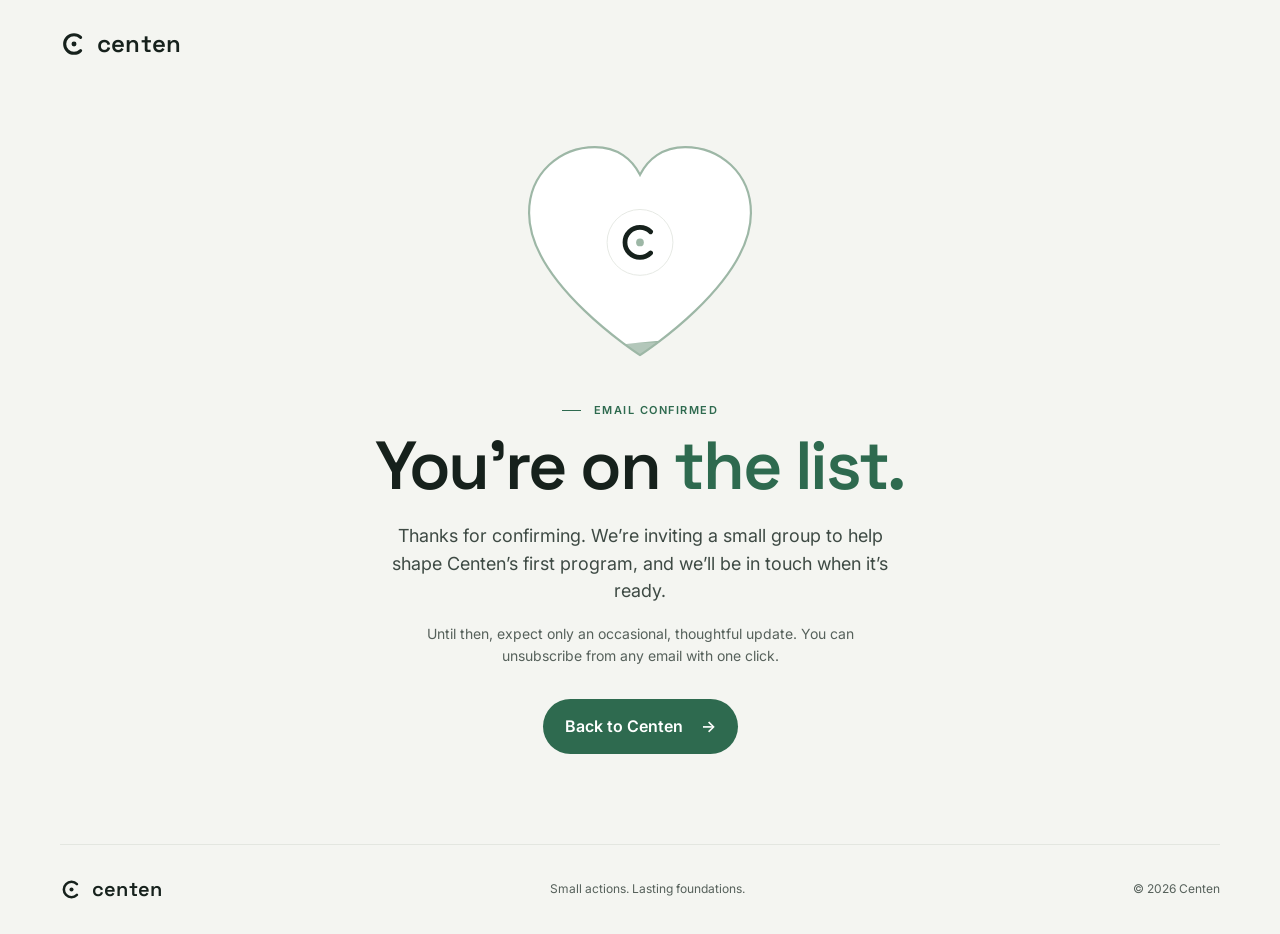
==== thanks/index.html @ 8a9d8174 "Connect Brevo waitlist form and add /thanks confirmation page Co-Authored-By: Claude Opus 5.5 <norep" ====
<!doctype html>
<html lang="en">
  <head>
    <meta charset="UTF-8" />
    <meta name="viewport" content="width=device-width, initial-scale=1.0" />
    <meta name="robots" content="noindex" />
    <meta name="theme-color" content="#16211C" />
    <title>You’re on the list — Centen</title>
    <link rel="icon" href="../assets/favicon.svg" type="image/svg+xml" />
    <link rel="icon" href="../assets/favicon-32.png" sizes="32x32" type="image/png" />
    <link rel="apple-touch-icon" href="../assets/apple-touch-icon.png" />
    <link rel="preconnect" href="https://fonts.googleapis.com" />
    <link rel="preconnect" href="https://fonts.gstatic.com" crossorigin />
    <link href="https://fonts.googleapis.com/css2?family=Inter:wght@400;500;600&family=Space+Grotesk:wght@500;600&display=swap" rel="stylesheet" />
    <link rel="stylesheet" href="../styles.css" />
  </head>
  <body class="thanks-page">
    <header class="site-header">
      <a class="brand" href="../" aria-label="Centen home">
        <svg class="brand-mark" aria-hidden="true" viewBox="0 0 120 120"><path d="M88.3 31.7 A40 40 0 1 0 88.3 88.3" fill="none" stroke="currentColor" stroke-width="13.2" stroke-linecap="round"/><circle cx="60" cy="60" r="10.6" fill="currentColor"/></svg>centen
      </a>
    </header>

    <main class="thanks section-shell">
      <!-- Day one (HerzStart.dc.html): level 1, Sage, just starting to fill. -->
      <svg class="heart thanks-heart" role="img" aria-label="A heart in Sage, just starting to fill" viewBox="0 0 300 280">
        <defs><clipPath id="thanks-heart-clip"><path d="M150 262 C150 262 22 180 22 98 C22 52 58 22 98 22 C124 22 141 36 150 54 C159 36 176 22 202 22 C242 22 278 52 278 98 C278 180 150 262 150 262 Z"/></clipPath></defs>
        <path d="M150 262 C150 262 22 180 22 98 C22 52 58 22 98 22 C124 22 141 36 150 54 C159 36 176 22 202 22 C242 22 278 52 278 98 C278 180 150 262 150 262 Z" fill="#FFFFFF"/>
        <g clip-path="url(#thanks-heart-clip)">
          <g class="h-wave"><path d="M-150 247.6 Q -112.5 242.6 -75 247.6 T 0 247.6 T 75 247.6 T 150 247.6 T 225 247.6 T 300 247.6 T 375 247.6 T 450 247.6 V 280 H -150 Z" fill="#9DB7A6"/></g>
          <rect x="0" y="247.6" width="300" height="14.4" fill="#FFFFFF" fill-opacity="0.22"/>
        </g>
        <path d="M150 262 C150 262 22 180 22 98 C22 52 58 22 98 22 C124 22 141 36 150 54 C159 36 176 22 202 22 C242 22 278 52 278 98 C278 180 150 262 150 262 Z" fill="none" stroke="#9DB7A6" stroke-width="2.5"/>
        <circle cx="150" cy="132" r="38" fill="#FFFFFF" stroke="#E3E6E0" stroke-width="1"/>
        <g transform="translate(124 106) scale(0.433)"><path d="M88.3 31.7 A40 40 0 1 0 88.3 88.3" fill="none" stroke="#16211C" stroke-width="12.65" stroke-linecap="round"/><circle cx="60" cy="60" r="10.3" fill="#9DB7A6"/></g>
      </svg>

      <p class="eyebrow"><span></span> Email confirmed</p>
      <h1>You’re on <em>the list.</em></h1>
      <p class="thanks-intro">Thanks for confirming. We’re inviting a small group to help shape Centen’s first program, and we’ll be in touch when it’s ready.</p>
      <p class="thanks-note">Until then, expect only an occasional, thoughtful update. You can unsubscribe from any email with one click.</p>
      <a class="button button-primary" href="../">Back to Centen <span aria-hidden="true">→</span></a>
    </main>

    <footer class="site-footer section-shell"><a class="brand" href="../"><svg class="brand-mark" aria-hidden="true" viewBox="0 0 120 120"><path d="M88.3 31.7 A40 40 0 1 0 88.3 88.3" fill="none" stroke="currentColor" stroke-width="13.2" stroke-linecap="round"/><circle cx="60" cy="60" r="10.6" fill="currentColor"/></svg>centen</a><p>Small actions. Lasting foundations.</p><span>© 2026 Centen</span></footer>
  </body>
</html>
---- styles.css ----
:root { --bg:#F4F5F1; --surface:#FFFFFF; --tint:#EAEDE6; --ink:#16211C; --muted:#56615B; --line:#E3E6E0; --outline:#C9D3CB; --accent:#2E6A4F; --accent-dark:#1F5139; --chip:#E3EFE7; --amber:#9A6417; --amber-bg:#FBF4E8; --amber-text:#6E4710; --strength-bg:#F6EAD6; --sage:#9DB7A6; --mint:#4FA383; --warm-white:#F2EBDD; --display:"Space Grotesk",system-ui,sans-serif; }
* { box-sizing:border-box; } html { scroll-behavior:smooth; } body { margin:0; color:var(--ink); background:var(--bg); font-family:Inter,system-ui,sans-serif; font-size:16px; line-height:1.55; overflow-x:hidden; } a { color:inherit; text-decoration:none; } button,input,select { font:inherit; } svg { display:block; } .section-shell,.site-header { width:min(1160px,calc(100% - 48px)); margin-inline:auto; }
.site-header { height:88px; display:flex; align-items:center; justify-content:space-between; } .brand { display:flex; align-items:center; gap:9px; font-family:var(--display); font-size:24px; font-weight:600; letter-spacing:.01em; } .brand-mark { width:28px; height:28px; color:var(--ink); } nav { display:flex; align-items:center; gap:30px; font-size:14px; font-weight:600; } nav a:not(.nav-cta) { color:var(--muted); } nav a:not(.nav-cta):hover { color:var(--ink); } .nav-cta { background:var(--ink); color:var(--bg); border-radius:999px; padding:10px 16px; }
.hero { padding:56px 0 84px; display:grid; grid-template-columns:1fr .9fr; gap:56px; align-items:center; } .eyebrow { margin:0 0 18px; color:var(--accent); font-size:11px; line-height:1; letter-spacing:1.5px; text-transform:uppercase; font-weight:600; } .eyebrow span { display:inline-block; width:19px; height:1px; margin:0 8px 3px 0; background:currentColor; } h1,h2,h3,p { margin-top:0; } h1,h2 { font-family:var(--display); font-weight:600; letter-spacing:-.035em; line-height:1; } h1 { font-size:clamp(44px,5.8vw,78px); margin:0 0 25px; } h1 em,h2 em { color:var(--accent); font-style:normal; } .hero-intro { max-width:510px; font-size:19px; line-height:1.55; color:#3E4A44; } .hero-actions { display:flex; align-items:center; gap:25px; margin-top:33px; } .button { border:0; border-radius:999px; cursor:pointer; display:inline-flex; align-items:center; justify-content:center; gap:18px; font-weight:600; padding:15px 22px; transition:transform .2s,background .2s; } .button:hover { transform:translateY(-2px); } .button-primary { color:#fff; background:var(--accent); } .button-primary:hover { background:var(--accent-dark); } .text-link { font-weight:600; font-size:14px; border-bottom:1px solid var(--ink); padding-bottom:3px; } .fine-print { color:var(--muted); font-size:13px; margin:25px 0 0; }

/* Phone mockup of the Today screen (Herz.dc.html) */
.hero-visual { position:relative; display:grid; place-items:center; padding:10px 0; } .ring-echo { position:absolute; width:520px; height:520px; border-radius:50%; border:1px solid rgba(22,33,28,.09); clip-path:polygon(0 0,62% 0,50% 50%,62% 100%,0 100%); } .ring-echo::after { content:""; position:absolute; inset:90px; border-radius:50%; border:1px solid rgba(22,33,28,.07); }
.phone { position:relative; z-index:1; margin:0; width:304px; padding:9px; border-radius:46px; background:var(--ink); box-shadow:0 30px 60px rgba(22,33,28,.22),0 4px 10px rgba(22,33,28,.12); } .phone-screen { position:relative; height:600px; overflow:hidden; border-radius:38px; background:var(--bg); padding:12px 18px 0; font-size:11px; line-height:1.35; } .phone-status { display:flex; justify-content:space-between; align-items:center; padding:0 8px; font-size:11px; font-weight:600; } .status-icons { display:flex; gap:3px; } .status-icons i { width:4px; height:4px; border-radius:50%; background:var(--ink); }
.app-head { display:flex; justify-content:space-between; align-items:flex-start; margin-top:18px; } .app-date { display:block; color:var(--muted); font-size:10px; letter-spacing:.02em; } .app-greeting { display:block; font-family:var(--display); font-size:19px; font-weight:600; letter-spacing:-.01em; } .token-btn { display:grid; place-items:center; width:32px; height:32px; border-radius:50%; border:1px solid #E0E4DD; background:#fff; color:var(--amber); } .token-btn svg { width:16px; height:16px; }
.heart { width:100%; height:auto; overflow:visible; } .phone .heart { width:232px; margin:2px auto 0; } .h-wave { animation:drift 7s linear infinite; } @keyframes drift { to { transform:translateX(-150px); } }
.heart-meta { display:flex; flex-direction:column; align-items:center; gap:1px; } .heart-meta strong { font-family:var(--display); font-size:13.5px; font-weight:600; } .heart-meta > span { color:var(--muted); font-size:10px; }
.level-path { display:flex; justify-content:space-between; align-items:center; padding:8px 1px 0; } .level-path span { width:9px; height:9px; border-radius:50%; flex:none; } .level-path span:last-child { width:12px; height:12px; } .level-path .earned { background:var(--c); } .level-path .current { background:var(--c); outline:1.5px solid var(--c); outline-offset:1.5px; } .level-path .upcoming { border:1.2px solid var(--c); opacity:.55; } .level-caption { display:flex; justify-content:space-between; margin-top:4px; color:var(--muted); font-size:8.5px; }
.today-head { display:flex; justify-content:space-between; align-items:baseline; margin:14px 0 7px; } .today-head strong { font-family:var(--display); font-size:14px; } .today-head button { border:0; background:none; padding:0; color:var(--accent-dark); font-size:10px; font-weight:500; cursor:pointer; } .today-head button:hover { text-decoration:underline; }
.app-card { display:flex; align-items:center; gap:9px; margin-bottom:7px; padding:10px; background:var(--surface); border:1px solid var(--line); border-radius:14px; } .app-card > div { flex:1; min-width:0; display:flex; flex-direction:column; gap:1px; } .app-card small { color:var(--muted); font-size:9px; } .app-card strong { font-size:11.5px; font-weight:600; } .tile { flex:none; display:grid; place-items:center; width:30px; height:30px; border-radius:9px; } .tile svg { width:15px; height:15px; } .tile-move { background:var(--chip); color:var(--accent); } .tile-strength { background:var(--strength-bg); color:var(--amber); } .tile-alcohol { background:#EBF0EC; color:#4E6B5A; } .tile-sleep { background:#E7EAF5; color:#4A5FA8; } .tile-heart { background:var(--chip); color:var(--accent); }
.chip { flex:none; display:inline-flex; align-items:center; gap:3px; padding:4px 8px; border-radius:999px; font-size:9px; font-weight:600; } .chip svg { width:10px; height:10px; } .chip-done { background:var(--chip); color:var(--accent-dark); } .chip-open { border:1px solid var(--outline); background:#fff; padding:6px 10px; } .chip-commit { background:var(--amber-bg); color:var(--amber-text); }
.app-nav { position:absolute; left:0; right:0; bottom:0; display:grid; grid-template-columns:repeat(4,1fr); padding:7px 8px 16px; background:#fff; border-top:1px solid var(--line); } .app-nav span { display:flex; flex-direction:column; align-items:center; gap:2px; color:var(--muted); font-size:8.5px; } .app-nav svg { width:17px; height:17px; } .app-nav .active { color:var(--accent-dark); font-weight:600; }
.floating-note { z-index:2; position:absolute; padding:9px 12px; border-radius:999px; background:#fff; border:1px solid var(--line); box-shadow:0 9px 22px rgba(22,33,28,.1); font-size:11px; font-weight:600; } .note-top { top:96px; right:0; } .note-bottom { left:0; bottom:110px; } .note-dot { display:inline-block; width:7px; height:7px; border-radius:50%; background:var(--accent); margin-right:5px; } .check { color:var(--accent); margin-right:4px; }

.belief { display:grid; grid-template-columns:26% 1fr; padding:42px 0 80px; border-top:1px solid var(--line); } .section-label { padding-top:12px; color:var(--muted); font-size:12px; text-transform:uppercase; letter-spacing:1.1px; font-weight:600; } .belief-copy { position:relative; max-width:760px; } .belief-copy p { margin:0; font-family:var(--display); font-weight:500; font-size:clamp(30px,3.8vw,50px); line-height:1.08; letter-spacing:-.03em; } .belief-copy em { color:var(--accent); font-style:normal; } .arrow-down { position:absolute; right:1px; bottom:-46px; color:var(--accent); font-size:29px; }

/* The heart */
.heart-section { display:grid; grid-template-columns:1fr 1fr; gap:80px; align-items:center; padding:90px clamp(25px,6vw,80px); background:var(--surface); border:1px solid var(--line); border-radius:28px; } .heart-stage { max-width:420px; width:100%; justify-self:center; } .heart-large.restart { animation:fadein .5s ease; } @keyframes fadein { from { opacity:.2; } }
.journey-title { margin:18px 0 0; text-align:center; font-family:var(--display); font-size:19px; } .level-path-large { padding-top:14px; } .level-path-large span { width:14px; height:14px; } .level-path-large span:last-child { width:18px; height:18px; } .level-path-large .current { outline-width:2px; outline-offset:2px; } .level-path-large .upcoming { border-width:1.5px; } .level-path span { transition:background .3s,opacity .3s; }
.journey-foot { display:flex; justify-content:space-between; align-items:center; gap:16px; margin-top:16px; color:var(--muted); font-size:12px; } .journey-toggle { flex:none; min-height:36px; padding:0 14px; border-radius:999px; border:1px solid var(--outline); background:#fff; color:var(--ink); font-size:13px; font-weight:600; cursor:pointer; }
.heart-copy h2 { font-size:clamp(42px,4.6vw,62px); margin-bottom:24px; } .heart-copy > p:not(.eyebrow) { color:#3E4A44; font-size:17px; max-width:470px; } .heart-facts { list-style:none; margin:26px 0; padding:0; } .heart-facts li { padding:14px 0 14px 26px; border-top:1px solid var(--line); color:var(--muted); font-size:15px; position:relative; } .heart-facts li::before { content:""; position:absolute; left:2px; top:21px; width:10px; height:10px; border-radius:50%; background:var(--accent); } .heart-facts li:nth-child(2)::before { background:linear-gradient(135deg,var(--sage),#E0B53A); } .heart-facts li:nth-child(3)::before { background:var(--chip); border:1px solid var(--accent); } .heart-facts strong { color:var(--ink); font-weight:600; } .heart-note { padding:14px 16px; border-radius:14px; background:var(--bg); color:var(--muted)!important; font-size:13px!important; }

.how { padding:98px 0 110px; } .section-heading h2,.today-copy h2,.waitlist h2,.principles h2 { font-size:clamp(42px,4.6vw,62px); margin-bottom:0; } .steps { display:grid; grid-template-columns:repeat(3,1fr); margin-top:62px; border-top:1px solid var(--line); } .step { min-height:270px; padding:31px 36px 20px 0; border-right:1px solid var(--line); } .step + .step { padding-left:36px; } .step:last-child { border:0; } .step-number { color:var(--muted); font-family:var(--display); font-size:12px; font-weight:500; } .step-icon { display:grid; place-items:center; width:44px; height:44px; margin:24px 0 19px; border-radius:13px; } .step-icon svg { width:22px; height:22px; } .step h3 { margin-bottom:10px; font-family:var(--display); font-size:23px; font-weight:600; letter-spacing:-.02em; } .step p { color:var(--muted); font-size:14px; max-width:290px; }
.today-section { padding:86px clamp(25px,6vw,80px); display:grid; grid-template-columns:1fr 1fr; gap:70px; background:var(--tint); border-radius:28px; } .today-copy > p:not(.eyebrow) { max-width:430px; color:var(--muted); } .today-copy h2 { margin-bottom:24px; } .domains { display:grid; grid-template-columns:1fr 1fr; align-content:center; gap:16px; } .domains > div { padding:20px 16px 18px; background:var(--surface); border:1px solid var(--line); border-radius:18px; border-top:3px solid var(--pillar); } .domain-icon { display:grid; place-items:center; width:38px; height:38px; border-radius:11px; margin-bottom:12px; } .domain-icon svg { width:19px; height:19px; } .domains strong,.domains small { display:block; } .domains strong { font-family:var(--display); font-size:18px; font-weight:600; } .domains small { color:var(--muted); font-size:12px; margin-top:3px; }
.principles { margin-top:110px; padding:100px 0 104px; background:var(--ink); color:var(--bg); } .light { color:var(--sage); } .principles h2 em { color:var(--sage); } .principle-grid { display:grid; grid-template-columns:repeat(4,1fr); gap:30px; margin-top:68px; } .principle-grid article { border-top:1px solid rgba(244,245,241,.22); padding-top:20px; } .principle-grid span { color:var(--warm-white); opacity:.7; font-family:var(--display); font-size:12px; } .principle-grid h3 { margin:24px 0 10px; font-family:var(--display); font-size:21px; font-weight:600; letter-spacing:-.01em; } .principle-grid p { color:#B9C4BD; font-size:14px; }
.waitlist { display:grid; grid-template-columns:1fr .84fr; gap:100px; padding:115px 0; } .waitlist h2 { margin-bottom:24px; } .waitlist-copy > p:not(.eyebrow) { max-width:470px; color:var(--muted); } .waitlist-note { color:var(--accent)!important; font-size:14px; } .signup-form { align-self:center; padding:31px; background:var(--surface); border:1px solid var(--line); border-radius:18px; } .signup-form label { display:block; margin:0 0 7px; color:#3E4A44; font-size:12px; font-weight:600; } .signup-form label span { color:var(--muted); font-weight:400; } .signup-form input,.signup-form select { width:100%; height:46px; margin:0 0 20px; padding:0 12px; border:1px solid var(--outline); border-radius:12px; background:#fff; color:var(--ink); } .signup-form input:focus,.signup-form select:focus { outline:2px solid var(--accent); outline-offset:1px; } .signup-form .button { width:100%; } .form-status { min-height:1.5em; margin:14px 0 0; color:var(--accent-dark); font-size:13px; font-weight:600; }
.site-footer { display:flex; align-items:center; justify-content:space-between; padding:29px 0; border-top:1px solid var(--line); color:var(--muted); font-size:12px; } .site-footer .brand { color:var(--ink); font-size:20px; } .site-footer .brand-mark { width:23px; height:23px; } .site-footer p { margin:0; }
.explainer { width:min(530px,calc(100% - 36px)); border:0; border-radius:22px; padding:42px; color:var(--ink); background:var(--surface); box-shadow:0 20px 70px rgba(0,0,0,.24); } .explainer::backdrop { background:rgba(22,33,28,.5); } .explainer h2 { font-size:32px; line-height:1.08; } .explainer p:not(.eyebrow) { color:var(--muted); } .close-dialog { position:absolute; top:13px; right:16px; border:0; background:transparent; cursor:pointer; color:var(--ink); font-size:30px; }
:focus-visible { outline:2px solid var(--accent); outline-offset:3px; }

@media (max-width:960px) { .hero,.heart-section { grid-template-columns:1fr; } .hero-visual { margin-top:10px; } .heart-section { gap:44px; } .heart-stage { max-width:380px; } }
@media (max-width:760px) { .section-shell,.site-header { width:min(100% - 32px,600px); } .site-header { height:72px; } nav a:not(.nav-cta) { display:none; } nav { gap:0; } .hero { gap:30px; padding:36px 0 56px; } .hero-actions { align-items:flex-start; flex-direction:column; gap:18px; } .ring-echo { width:380px; height:380px; } .floating-note { display:none; } .belief { display:block; padding:35px 0 67px; } .section-label { margin-bottom:20px; } .arrow-down { bottom:-38px; } .heart-section { padding:52px 20px; border-radius:22px; } .journey-foot { flex-direction:column; align-items:flex-start; } .how { padding:66px 0; } .steps { grid-template-columns:1fr; margin-top:40px; } .step,.step + .step { min-height:auto; padding:25px 0; border-right:0; border-bottom:1px solid var(--line); } .today-section { display:block; padding:56px 20px; border-radius:22px; } .domains { margin-top:33px; } .principles { margin-top:67px; padding:69px 0; } .principle-grid { grid-template-columns:1fr 1fr; gap:25px 18px; margin-top:45px; } .waitlist { grid-template-columns:1fr; gap:30px; padding:70px 0; } .signup-form { padding:22px; } .site-footer { align-items:flex-start; gap:15px; flex-direction:column; } }
@media (max-width:420px) { .domains { grid-template-columns:1fr; } .principle-grid { grid-template-columns:1fr; } }
@media (prefers-reduced-motion:reduce) { html { scroll-behavior:auto; } *,*::before,*::after { transition-duration:.01ms!important; animation-duration:.01ms!important; animation-iteration-count:1!important; } }
.honeypot { position:absolute; left:-9999px; width:1px; height:1px; opacity:0; } .form-privacy { margin:10px 0 0; color:var(--muted); font-size:12px; line-height:1.5; }
.thanks-page { min-height:100vh; display:flex; flex-direction:column; } .thanks { flex:1; display:flex; flex-direction:column; align-items:center; justify-content:center; text-align:center; padding:40px 0 90px; } .thanks-heart { width:min(260px,70vw); margin-bottom:34px; } .thanks h1 { font-size:clamp(42px,5.4vw,68px); margin-bottom:22px; } .thanks .eyebrow { margin-bottom:16px; } .thanks-intro { max-width:520px; font-size:18px; color:#3E4A44; } .thanks-note { max-width:480px; margin-bottom:32px; color:var(--muted); font-size:14px; }
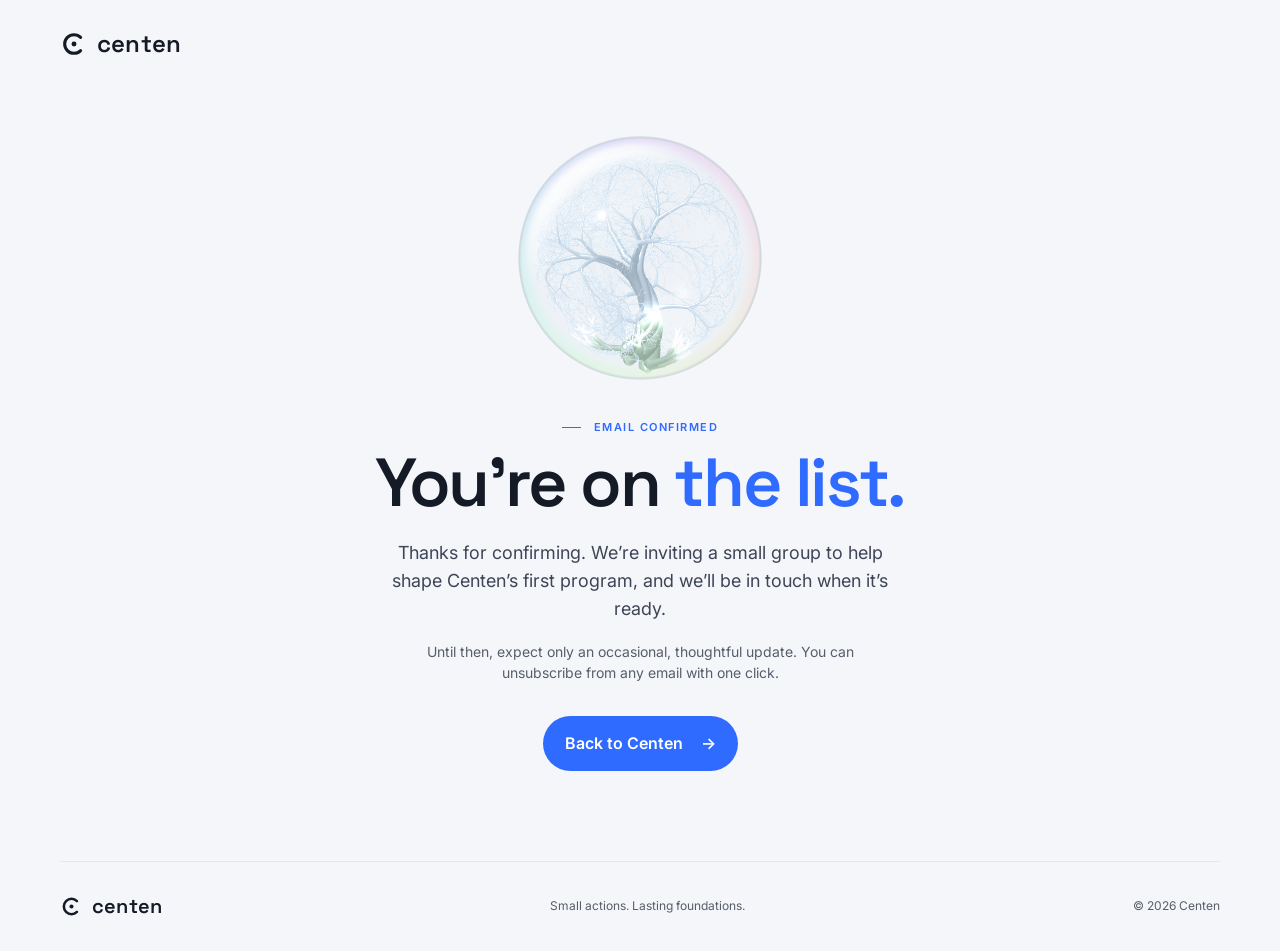
==== commit 5d672094: "Adjust for new tree sphere" ====
--- a/thanks/index.html
+++ b/thanks/index.html
@@ -4,7 +4,7 @@
     <meta charset="UTF-8" />
     <meta name="viewport" content="width=device-width, initial-scale=1.0" />
     <meta name="robots" content="noindex" />
-    <meta name="theme-color" content="#16211C" />
+    <meta name="theme-color" content="#141A26" />
     <title>You’re on the list — Centen</title>
     <link rel="icon" href="../assets/favicon.svg" type="image/svg+xml" />
     <link rel="icon" href="../assets/favicon-32.png" sizes="32x32" type="image/png" />
@@ -22,18 +22,8 @@
     </header>
 
     <main class="thanks section-shell">
-      <!-- Day one (HerzStart.dc.html): level 1, Sage, just starting to fill. -->
-      <svg class="heart thanks-heart" role="img" aria-label="A heart in Sage, just starting to fill" viewBox="0 0 300 280">
-        <defs><clipPath id="thanks-heart-clip"><path d="M150 262 C150 262 22 180 22 98 C22 52 58 22 98 22 C124 22 141 36 150 54 C159 36 176 22 202 22 C242 22 278 52 278 98 C278 180 150 262 150 262 Z"/></clipPath></defs>
-        <path d="M150 262 C150 262 22 180 22 98 C22 52 58 22 98 22 C124 22 141 36 150 54 C159 36 176 22 202 22 C242 22 278 52 278 98 C278 180 150 262 150 262 Z" fill="#FFFFFF"/>
-        <g clip-path="url(#thanks-heart-clip)">
-          <g class="h-wave"><path d="M-150 247.6 Q -112.5 242.6 -75 247.6 T 0 247.6 T 75 247.6 T 150 247.6 T 225 247.6 T 300 247.6 T 375 247.6 T 450 247.6 V 280 H -150 Z" fill="#9DB7A6"/></g>
-          <rect x="0" y="247.6" width="300" height="14.4" fill="#FFFFFF" fill-opacity="0.22"/>
-        </g>
-        <path d="M150 262 C150 262 22 180 22 98 C22 52 58 22 98 22 C124 22 141 36 150 54 C159 36 176 22 202 22 C242 22 278 52 278 98 C278 180 150 262 150 262 Z" fill="none" stroke="#9DB7A6" stroke-width="2.5"/>
-        <circle cx="150" cy="132" r="38" fill="#FFFFFF" stroke="#E3E6E0" stroke-width="1"/>
-        <g transform="translate(124 106) scale(0.433)"><path d="M88.3 31.7 A40 40 0 1 0 88.3 88.3" fill="none" stroke="#16211C" stroke-width="12.65" stroke-linecap="round"/><circle cx="60" cy="60" r="10.3" fill="#9DB7A6"/></g>
-      </svg>
+      <!-- Day one: level 1, Sage, just starting to flow up the trunk. -->
+      <canvas class="tree thanks-heart" data-tree="thanks" role="img" aria-label="A tree in a glass sphere, Sage just starting to flow up from the roots"></canvas>
 
       <p class="eyebrow"><span></span> Email confirmed</p>
       <h1>You’re on <em>the list.</em></h1>
@@ -43,5 +33,10 @@
     </main>
 
     <footer class="site-footer section-shell"><a class="brand" href="../"><svg class="brand-mark" aria-hidden="true" viewBox="0 0 120 120"><path d="M88.3 31.7 A40 40 0 1 0 88.3 88.3" fill="none" stroke="currentColor" stroke-width="13.2" stroke-linecap="round"/><circle cx="60" cy="60" r="10.6" fill="currentColor"/></svg>centen</a><p>Small actions. Lasting foundations.</p><span>© 2026 Centen</span></footer>
+    <script src="../tree-sphere.js"></script>
+    <script>
+      try { new TreeSphere(document.querySelector('[data-tree="thanks"]'), { palette: ['#9DB7A6'], stage: 1, progress: 0.18 }); }
+      catch { document.querySelector('[data-tree="thanks"]').classList.add('tree-fallback'); }
+    </script>
   </body>
 </html>
--- a/styles.css
+++ b/styles.css
@@ -1,40 +1,56 @@
-:root { --bg:#F4F5F1; --surface:#FFFFFF; --tint:#EAEDE6; --ink:#16211C; --muted:#56615B; --line:#E3E6E0; --outline:#C9D3CB; --accent:#2E6A4F; --accent-dark:#1F5139; --chip:#E3EFE7; --amber:#9A6417; --amber-bg:#FBF4E8; --amber-text:#6E4710; --strength-bg:#F6EAD6; --sage:#9DB7A6; --mint:#4FA383; --warm-white:#F2EBDD; --display:"Space Grotesk",system-ui,sans-serif; }
+:root { --bg:#F4F6FA; --surface:#FFFFFF; --tint:#E9ECF3; --ink:#141A26; --muted:#575E6B; --line:#E2E6EE; --outline:#C8D0DC; --accent:#2F6BFF; --accent-dark:#2453D6; --chip:#E4ECFF; --amber:#9A6417; --amber-bg:#FBF4E8; --amber-text:#6E4710; --strength-bg:#F6EAD6; --sage:#9DB7A6; --mint:#4FA383; --warm-white:#F2EBDD; --accent-light:#8FB0FF; --display:"Space Grotesk",system-ui,sans-serif; }
 * { box-sizing:border-box; } html { scroll-behavior:smooth; } body { margin:0; color:var(--ink); background:var(--bg); font-family:Inter,system-ui,sans-serif; font-size:16px; line-height:1.55; overflow-x:hidden; } a { color:inherit; text-decoration:none; } button,input,select { font:inherit; } svg { display:block; } .section-shell,.site-header { width:min(1160px,calc(100% - 48px)); margin-inline:auto; }
 .site-header { height:88px; display:flex; align-items:center; justify-content:space-between; } .brand { display:flex; align-items:center; gap:9px; font-family:var(--display); font-size:24px; font-weight:600; letter-spacing:.01em; } .brand-mark { width:28px; height:28px; color:var(--ink); } nav { display:flex; align-items:center; gap:30px; font-size:14px; font-weight:600; } nav a:not(.nav-cta) { color:var(--muted); } nav a:not(.nav-cta):hover { color:var(--ink); } .nav-cta { background:var(--ink); color:var(--bg); border-radius:999px; padding:10px 16px; }
-.hero { padding:56px 0 84px; display:grid; grid-template-columns:1fr .9fr; gap:56px; align-items:center; } .eyebrow { margin:0 0 18px; color:var(--accent); font-size:11px; line-height:1; letter-spacing:1.5px; text-transform:uppercase; font-weight:600; } .eyebrow span { display:inline-block; width:19px; height:1px; margin:0 8px 3px 0; background:currentColor; } h1,h2,h3,p { margin-top:0; } h1,h2 { font-family:var(--display); font-weight:600; letter-spacing:-.035em; line-height:1; } h1 { font-size:clamp(44px,5.8vw,78px); margin:0 0 25px; } h1 em,h2 em { color:var(--accent); font-style:normal; } .hero-intro { max-width:510px; font-size:19px; line-height:1.55; color:#3E4A44; } .hero-actions { display:flex; align-items:center; gap:25px; margin-top:33px; } .button { border:0; border-radius:999px; cursor:pointer; display:inline-flex; align-items:center; justify-content:center; gap:18px; font-weight:600; padding:15px 22px; transition:transform .2s,background .2s; } .button:hover { transform:translateY(-2px); } .button-primary { color:#fff; background:var(--accent); } .button-primary:hover { background:var(--accent-dark); } .text-link { font-weight:600; font-size:14px; border-bottom:1px solid var(--ink); padding-bottom:3px; } .fine-print { color:var(--muted); font-size:13px; margin:25px 0 0; }
+.hero { padding:56px 0 84px; display:grid; grid-template-columns:1fr .9fr; gap:56px; align-items:center; } .eyebrow { margin:0 0 18px; color:var(--accent); font-size:11px; line-height:1; letter-spacing:1.5px; text-transform:uppercase; font-weight:600; } .eyebrow span { display:inline-block; width:19px; height:1px; margin:0 8px 3px 0; background:currentColor; } h1,h2,h3,p { margin-top:0; } h1,h2 { font-family:var(--display); font-weight:600; letter-spacing:-.035em; line-height:1; } h1 { font-size:clamp(44px,5.8vw,78px); margin:0 0 25px; } h1 em,h2 em { color:var(--accent); font-style:normal; } .hero-intro { max-width:510px; font-size:19px; line-height:1.55; color:#3E4556; } .hero-actions { display:flex; align-items:center; gap:25px; margin-top:33px; } .button { border:0; border-radius:999px; cursor:pointer; display:inline-flex; align-items:center; justify-content:center; gap:18px; font-weight:600; padding:15px 22px; transition:transform .2s,background .2s; } .button:hover { transform:translateY(-2px); } .button-primary { color:#fff; background:var(--accent); } .button-primary:hover { background:var(--accent-dark); } .text-link { font-weight:600; font-size:14px; border-bottom:1px solid var(--ink); padding-bottom:3px; } .fine-print { color:var(--muted); font-size:13px; margin:25px 0 0; }
 
 /* Phone mockup of the Today screen (Herz.dc.html) */
-.hero-visual { position:relative; display:grid; place-items:center; padding:10px 0; } .ring-echo { position:absolute; width:520px; height:520px; border-radius:50%; border:1px solid rgba(22,33,28,.09); clip-path:polygon(0 0,62% 0,50% 50%,62% 100%,0 100%); } .ring-echo::after { content:""; position:absolute; inset:90px; border-radius:50%; border:1px solid rgba(22,33,28,.07); }
-.phone { position:relative; z-index:1; margin:0; width:304px; padding:9px; border-radius:46px; background:var(--ink); box-shadow:0 30px 60px rgba(22,33,28,.22),0 4px 10px rgba(22,33,28,.12); } .phone-screen { position:relative; height:600px; overflow:hidden; border-radius:38px; background:var(--bg); padding:12px 18px 0; font-size:11px; line-height:1.35; } .phone-status { display:flex; justify-content:space-between; align-items:center; padding:0 8px; font-size:11px; font-weight:600; } .status-icons { display:flex; gap:3px; } .status-icons i { width:4px; height:4px; border-radius:50%; background:var(--ink); }
-.app-head { display:flex; justify-content:space-between; align-items:flex-start; margin-top:18px; } .app-date { display:block; color:var(--muted); font-size:10px; letter-spacing:.02em; } .app-greeting { display:block; font-family:var(--display); font-size:19px; font-weight:600; letter-spacing:-.01em; } .token-btn { display:grid; place-items:center; width:32px; height:32px; border-radius:50%; border:1px solid #E0E4DD; background:#fff; color:var(--amber); } .token-btn svg { width:16px; height:16px; }
-.heart { width:100%; height:auto; overflow:visible; } .phone .heart { width:232px; margin:2px auto 0; } .h-wave { animation:drift 7s linear infinite; } @keyframes drift { to { transform:translateX(-150px); } }
+.hero-visual { position:relative; display:grid; place-items:center; padding:10px 0; } .ring-echo { position:absolute; width:520px; height:520px; border-radius:50%; border:1px solid rgba(20,26,38,.09); clip-path:polygon(0 0,62% 0,50% 50%,62% 100%,0 100%); } .ring-echo::after { content:""; position:absolute; inset:90px; border-radius:50%; border:1px solid rgba(20,26,38,.07); }
+.phone { position:relative; z-index:1; margin:0; width:304px; padding:9px; border-radius:46px; background:var(--ink); box-shadow:0 30px 60px rgba(20,26,38,.22),0 4px 10px rgba(20,26,38,.12); } .phone-screen { position:relative; height:600px; overflow:hidden; border-radius:38px; background:var(--bg); padding:12px 18px 0; font-size:11px; line-height:1.35; } .phone-status { display:flex; justify-content:space-between; align-items:center; padding:0 8px; font-size:11px; font-weight:600; } .status-icons { display:flex; gap:3px; } .status-icons i { width:4px; height:4px; border-radius:50%; background:var(--ink); }
+.app-head { display:flex; justify-content:space-between; align-items:flex-start; margin-top:18px; } .app-date { display:block; color:var(--muted); font-size:10px; letter-spacing:.02em; } .app-greeting { display:block; font-family:var(--display); font-size:19px; font-weight:600; letter-spacing:-.01em; } .token-btn { display:grid; place-items:center; width:32px; height:32px; border-radius:50%; border:1px solid #DFE3EB; background:#fff; color:var(--amber); } .token-btn svg { width:16px; height:16px; }
+.tree { display:block; width:100%; aspect-ratio:1; cursor:grab; } .tree:active { cursor:grabbing; } .phone .tree { width:214px; margin:4px auto 2px; } .tree-fallback { border-radius:50%; background:radial-gradient(circle at 38% 32%,#fff 0 8%,transparent 30%),radial-gradient(circle,rgba(47,111,168,.10) 55%,rgba(47,111,168,.28) 100%); box-shadow:inset 0 0 0 1.5px rgba(120,140,170,.45); }
 .heart-meta { display:flex; flex-direction:column; align-items:center; gap:1px; } .heart-meta strong { font-family:var(--display); font-size:13.5px; font-weight:600; } .heart-meta > span { color:var(--muted); font-size:10px; }
 .level-path { display:flex; justify-content:space-between; align-items:center; padding:8px 1px 0; } .level-path span { width:9px; height:9px; border-radius:50%; flex:none; } .level-path span:last-child { width:12px; height:12px; } .level-path .earned { background:var(--c); } .level-path .current { background:var(--c); outline:1.5px solid var(--c); outline-offset:1.5px; } .level-path .upcoming { border:1.2px solid var(--c); opacity:.55; } .level-caption { display:flex; justify-content:space-between; margin-top:4px; color:var(--muted); font-size:8.5px; }
 .today-head { display:flex; justify-content:space-between; align-items:baseline; margin:14px 0 7px; } .today-head strong { font-family:var(--display); font-size:14px; } .today-head button { border:0; background:none; padding:0; color:var(--accent-dark); font-size:10px; font-weight:500; cursor:pointer; } .today-head button:hover { text-decoration:underline; }
-.app-card { display:flex; align-items:center; gap:9px; margin-bottom:7px; padding:10px; background:var(--surface); border:1px solid var(--line); border-radius:14px; } .app-card > div { flex:1; min-width:0; display:flex; flex-direction:column; gap:1px; } .app-card small { color:var(--muted); font-size:9px; } .app-card strong { font-size:11.5px; font-weight:600; } .tile { flex:none; display:grid; place-items:center; width:30px; height:30px; border-radius:9px; } .tile svg { width:15px; height:15px; } .tile-move { background:var(--chip); color:var(--accent); } .tile-strength { background:var(--strength-bg); color:var(--amber); } .tile-alcohol { background:#EBF0EC; color:#4E6B5A; } .tile-sleep { background:#E7EAF5; color:#4A5FA8; } .tile-heart { background:var(--chip); color:var(--accent); }
+.app-card { display:flex; align-items:center; gap:9px; margin-bottom:7px; padding:10px; background:var(--surface); border:1px solid var(--line); border-radius:14px; } .app-card > div { flex:1; min-width:0; display:flex; flex-direction:column; gap:1px; } .app-card small { color:var(--muted); font-size:9px; } .app-card strong { font-size:11.5px; font-weight:600; } .tile { flex:none; display:grid; place-items:center; width:30px; height:30px; border-radius:9px; } .tile svg { width:15px; height:15px; } .tile-move { background:var(--chip); color:var(--accent); } .tile-strength { background:var(--strength-bg); color:var(--amber); } .tile-alcohol { background:#EBEEF4; color:#4E5A6E; } .tile-sleep { background:#E7EAF5; color:#4A5FA8; } .tile-heart { background:var(--chip); color:var(--accent); }
 .chip { flex:none; display:inline-flex; align-items:center; gap:3px; padding:4px 8px; border-radius:999px; font-size:9px; font-weight:600; } .chip svg { width:10px; height:10px; } .chip-done { background:var(--chip); color:var(--accent-dark); } .chip-open { border:1px solid var(--outline); background:#fff; padding:6px 10px; } .chip-commit { background:var(--amber-bg); color:var(--amber-text); }
 .app-nav { position:absolute; left:0; right:0; bottom:0; display:grid; grid-template-columns:repeat(4,1fr); padding:7px 8px 16px; background:#fff; border-top:1px solid var(--line); } .app-nav span { display:flex; flex-direction:column; align-items:center; gap:2px; color:var(--muted); font-size:8.5px; } .app-nav svg { width:17px; height:17px; } .app-nav .active { color:var(--accent-dark); font-weight:600; }
-.floating-note { z-index:2; position:absolute; padding:9px 12px; border-radius:999px; background:#fff; border:1px solid var(--line); box-shadow:0 9px 22px rgba(22,33,28,.1); font-size:11px; font-weight:600; } .note-top { top:96px; right:0; } .note-bottom { left:0; bottom:110px; } .note-dot { display:inline-block; width:7px; height:7px; border-radius:50%; background:var(--accent); margin-right:5px; } .check { color:var(--accent); margin-right:4px; }
+.floating-note { z-index:2; position:absolute; padding:9px 12px; border-radius:999px; background:#fff; border:1px solid var(--line); box-shadow:0 9px 22px rgba(20,26,38,.1); font-size:11px; font-weight:600; } .note-top { top:96px; right:0; } .note-bottom { left:0; bottom:110px; } .note-dot { display:inline-block; width:7px; height:7px; border-radius:50%; background:var(--accent); margin-right:5px; } .check { color:var(--accent); margin-right:4px; }
 
 .belief { display:grid; grid-template-columns:26% 1fr; padding:42px 0 80px; border-top:1px solid var(--line); } .section-label { padding-top:12px; color:var(--muted); font-size:12px; text-transform:uppercase; letter-spacing:1.1px; font-weight:600; } .belief-copy { position:relative; max-width:760px; } .belief-copy p { margin:0; font-family:var(--display); font-weight:500; font-size:clamp(30px,3.8vw,50px); line-height:1.08; letter-spacing:-.03em; } .belief-copy em { color:var(--accent); font-style:normal; } .arrow-down { position:absolute; right:1px; bottom:-46px; color:var(--accent); font-size:29px; }
 
-/* The heart */
-.heart-section { display:grid; grid-template-columns:1fr 1fr; gap:80px; align-items:center; padding:90px clamp(25px,6vw,80px); background:var(--surface); border:1px solid var(--line); border-radius:28px; } .heart-stage { max-width:420px; width:100%; justify-self:center; } .heart-large.restart { animation:fadein .5s ease; } @keyframes fadein { from { opacity:.2; } }
+/* The tree */
+.heart-section { display:grid; grid-template-columns:1fr 1fr; gap:80px; align-items:center; padding:90px clamp(25px,6vw,80px); background:var(--surface); border:1px solid var(--line); border-radius:28px; } .heart-stage { max-width:420px; width:100%; justify-self:center; } .tree-large.restart { animation:fadein .5s ease; } @keyframes fadein { from { opacity:.2; } }
 .journey-title { margin:18px 0 0; text-align:center; font-family:var(--display); font-size:19px; } .level-path-large { padding-top:14px; } .level-path-large span { width:14px; height:14px; } .level-path-large span:last-child { width:18px; height:18px; } .level-path-large .current { outline-width:2px; outline-offset:2px; } .level-path-large .upcoming { border-width:1.5px; } .level-path span { transition:background .3s,opacity .3s; }
 .journey-foot { display:flex; justify-content:space-between; align-items:center; gap:16px; margin-top:16px; color:var(--muted); font-size:12px; } .journey-toggle { flex:none; min-height:36px; padding:0 14px; border-radius:999px; border:1px solid var(--outline); background:#fff; color:var(--ink); font-size:13px; font-weight:600; cursor:pointer; }
-.heart-copy h2 { font-size:clamp(42px,4.6vw,62px); margin-bottom:24px; } .heart-copy > p:not(.eyebrow) { color:#3E4A44; font-size:17px; max-width:470px; } .heart-facts { list-style:none; margin:26px 0; padding:0; } .heart-facts li { padding:14px 0 14px 26px; border-top:1px solid var(--line); color:var(--muted); font-size:15px; position:relative; } .heart-facts li::before { content:""; position:absolute; left:2px; top:21px; width:10px; height:10px; border-radius:50%; background:var(--accent); } .heart-facts li:nth-child(2)::before { background:linear-gradient(135deg,var(--sage),#E0B53A); } .heart-facts li:nth-child(3)::before { background:var(--chip); border:1px solid var(--accent); } .heart-facts strong { color:var(--ink); font-weight:600; } .heart-note { padding:14px 16px; border-radius:14px; background:var(--bg); color:var(--muted)!important; font-size:13px!important; }
+.heart-copy h2 { font-size:clamp(42px,4.6vw,62px); margin-bottom:24px; } .heart-copy > p:not(.eyebrow) { color:#3E4556; font-size:17px; max-width:470px; } .heart-facts { list-style:none; margin:26px 0; padding:0; } .heart-facts li { padding:14px 0 14px 26px; border-top:1px solid var(--line); color:var(--muted); font-size:15px; position:relative; } .heart-facts li::before { content:""; position:absolute; left:2px; top:21px; width:10px; height:10px; border-radius:50%; background:var(--accent); } .heart-facts li:nth-child(2)::before { background:linear-gradient(135deg,var(--sage),#E0B53A); } .heart-facts li:nth-child(3)::before { background:var(--chip); border:1px solid var(--accent); } .heart-facts strong { color:var(--ink); font-weight:600; } .heart-note { padding:14px 16px; border-radius:14px; background:var(--bg); color:var(--muted)!important; font-size:13px!important; }
 
 .how { padding:98px 0 110px; } .section-heading h2,.today-copy h2,.waitlist h2,.principles h2 { font-size:clamp(42px,4.6vw,62px); margin-bottom:0; } .steps { display:grid; grid-template-columns:repeat(3,1fr); margin-top:62px; border-top:1px solid var(--line); } .step { min-height:270px; padding:31px 36px 20px 0; border-right:1px solid var(--line); } .step + .step { padding-left:36px; } .step:last-child { border:0; } .step-number { color:var(--muted); font-family:var(--display); font-size:12px; font-weight:500; } .step-icon { display:grid; place-items:center; width:44px; height:44px; margin:24px 0 19px; border-radius:13px; } .step-icon svg { width:22px; height:22px; } .step h3 { margin-bottom:10px; font-family:var(--display); font-size:23px; font-weight:600; letter-spacing:-.02em; } .step p { color:var(--muted); font-size:14px; max-width:290px; }
 .today-section { padding:86px clamp(25px,6vw,80px); display:grid; grid-template-columns:1fr 1fr; gap:70px; background:var(--tint); border-radius:28px; } .today-copy > p:not(.eyebrow) { max-width:430px; color:var(--muted); } .today-copy h2 { margin-bottom:24px; } .domains { display:grid; grid-template-columns:1fr 1fr; align-content:center; gap:16px; } .domains > div { padding:20px 16px 18px; background:var(--surface); border:1px solid var(--line); border-radius:18px; border-top:3px solid var(--pillar); } .domain-icon { display:grid; place-items:center; width:38px; height:38px; border-radius:11px; margin-bottom:12px; } .domain-icon svg { width:19px; height:19px; } .domains strong,.domains small { display:block; } .domains strong { font-family:var(--display); font-size:18px; font-weight:600; } .domains small { color:var(--muted); font-size:12px; margin-top:3px; }
-.principles { margin-top:110px; padding:100px 0 104px; background:var(--ink); color:var(--bg); } .light { color:var(--sage); } .principles h2 em { color:var(--sage); } .principle-grid { display:grid; grid-template-columns:repeat(4,1fr); gap:30px; margin-top:68px; } .principle-grid article { border-top:1px solid rgba(244,245,241,.22); padding-top:20px; } .principle-grid span { color:var(--warm-white); opacity:.7; font-family:var(--display); font-size:12px; } .principle-grid h3 { margin:24px 0 10px; font-family:var(--display); font-size:21px; font-weight:600; letter-spacing:-.01em; } .principle-grid p { color:#B9C4BD; font-size:14px; }
-.waitlist { display:grid; grid-template-columns:1fr .84fr; gap:100px; padding:115px 0; } .waitlist h2 { margin-bottom:24px; } .waitlist-copy > p:not(.eyebrow) { max-width:470px; color:var(--muted); } .waitlist-note { color:var(--accent)!important; font-size:14px; } .signup-form { align-self:center; padding:31px; background:var(--surface); border:1px solid var(--line); border-radius:18px; } .signup-form label { display:block; margin:0 0 7px; color:#3E4A44; font-size:12px; font-weight:600; } .signup-form label span { color:var(--muted); font-weight:400; } .signup-form input,.signup-form select { width:100%; height:46px; margin:0 0 20px; padding:0 12px; border:1px solid var(--outline); border-radius:12px; background:#fff; color:var(--ink); } .signup-form input:focus,.signup-form select:focus { outline:2px solid var(--accent); outline-offset:1px; } .signup-form .button { width:100%; } .form-status { min-height:1.5em; margin:14px 0 0; color:var(--accent-dark); font-size:13px; font-weight:600; }
+.principles { margin-top:110px; padding:100px 0 104px; background:var(--ink); color:var(--bg); } .light { color:var(--accent-light); } .principles h2 em { color:var(--accent-light); } .principle-grid { display:grid; grid-template-columns:repeat(4,1fr); gap:30px; margin-top:68px; } .principle-grid article { border-top:1px solid rgba(244,246,250,.22); padding-top:20px; } .principle-grid span { color:var(--warm-white); opacity:.7; font-family:var(--display); font-size:12px; } .principle-grid h3 { margin:24px 0 10px; font-family:var(--display); font-size:21px; font-weight:600; letter-spacing:-.01em; } .principle-grid p { color:#B9C0CC; font-size:14px; }
+.waitlist { display:grid; grid-template-columns:1fr .84fr; gap:100px; padding:115px 0; } .waitlist h2 { margin-bottom:24px; } .waitlist-copy > p:not(.eyebrow) { max-width:470px; color:var(--muted); } .waitlist-note { color:var(--accent)!important; font-size:14px; } .signup-form { align-self:center; padding:31px; background:var(--surface); border:1px solid var(--line); border-radius:18px; } .signup-form label { display:block; margin:0 0 7px; color:#3E4556; font-size:12px; font-weight:600; } .signup-form label span { color:var(--muted); font-weight:400; } .signup-form input,.signup-form select { width:100%; height:46px; margin:0 0 20px; padding:0 12px; border:1px solid var(--outline); border-radius:12px; background:#fff; color:var(--ink); } .signup-form input:focus,.signup-form select:focus { outline:2px solid var(--accent); outline-offset:1px; } .signup-form .button { width:100%; } .form-status { min-height:1.5em; margin:14px 0 0; color:var(--accent-dark); font-size:13px; font-weight:600; }
 .site-footer { display:flex; align-items:center; justify-content:space-between; padding:29px 0; border-top:1px solid var(--line); color:var(--muted); font-size:12px; } .site-footer .brand { color:var(--ink); font-size:20px; } .site-footer .brand-mark { width:23px; height:23px; } .site-footer p { margin:0; }
-.explainer { width:min(530px,calc(100% - 36px)); border:0; border-radius:22px; padding:42px; color:var(--ink); background:var(--surface); box-shadow:0 20px 70px rgba(0,0,0,.24); } .explainer::backdrop { background:rgba(22,33,28,.5); } .explainer h2 { font-size:32px; line-height:1.08; } .explainer p:not(.eyebrow) { color:var(--muted); } .close-dialog { position:absolute; top:13px; right:16px; border:0; background:transparent; cursor:pointer; color:var(--ink); font-size:30px; }
+.explainer { width:min(530px,calc(100% - 36px)); border:0; border-radius:22px; padding:42px; color:var(--ink); background:var(--surface); box-shadow:0 20px 70px rgba(0,0,0,.24); } .explainer::backdrop { background:rgba(20,26,38,.5); } .explainer h2 { font-size:32px; line-height:1.08; } .explainer p:not(.eyebrow) { color:var(--muted); } .close-dialog { position:absolute; top:13px; right:16px; border:0; background:transparent; cursor:pointer; color:var(--ink); font-size:30px; }
 :focus-visible { outline:2px solid var(--accent); outline-offset:3px; }
 
+/* The token (armband design, Entwurf 04) */
+.token-section { display:grid; grid-template-columns:1fr .95fr; gap:72px; align-items:center; padding:110px 0 0; } .token-copy h2 { font-size:clamp(42px,4.6vw,62px); margin-bottom:24px; } .token-intro { max-width:470px; color:#3E4556; font-size:17px; }
+.token-reasons { list-style:none; margin:30px 0 22px; padding:0; } .token-reasons li { display:grid; grid-template-columns:38px 1fr; gap:6px; padding:18px 0; border-top:1px solid var(--line); } .token-reasons li > span { color:var(--amber); font-family:var(--display); font-size:12px; font-weight:500; padding-top:5px; } .token-reasons h3 { margin:0 0 6px; font-family:var(--display); font-size:20px; font-weight:600; letter-spacing:-.015em; } .token-reasons p { margin:0; max-width:470px; color:var(--muted); font-size:14.5px; }
+.token-note { display:inline-block; margin:0; padding:12px 16px; border-radius:14px; background:var(--amber-bg); color:var(--amber-text); font-size:13px; font-weight:500; }
+.token-stage { --band:#24282A; --dot:#2F6BFF; position:relative; display:flex; flex-direction:column; align-items:center; padding:34px 24px 26px; border-radius:28px; border:1px solid #E6DFD0; background:radial-gradient(circle at 50% 42%,#FFFDF8 0,#F4EEE2 58%,#ECE4D4 100%); overflow:hidden; }
+.token-press { display:block; width:min(340px,100%); margin-top:-30px; padding:0; border:0; background:none; cursor:pointer; border-radius:24px; -webkit-tap-highlight-color:transparent; } .token-art { width:100%; height:auto; overflow:visible; }
+.tk-band { fill:var(--band); transition:fill .45s ease; } .tk-body { transform-box:fill-box; transform-origin:center; transition:transform .18s ease; }
+.tk-arc { stroke:#DDD4C2; transition:stroke .6s ease; } .tk-dot { fill:#DDD4C2; transition:fill .6s ease; } .tk-dot-glow { fill:var(--dot); } .tk-glow { opacity:0; transition:opacity .8s ease; }
+.token-stage[data-state="plan"] .tk-arc,.token-stage[data-state="done"] .tk-arc { stroke:#F2EBDD; } .token-stage[data-state="plan"] .tk-dot,.token-stage[data-state="done"] .tk-dot { fill:var(--dot); }
+.token-stage[data-state="plan"] .tk-glow { animation:breathe 3.2s ease-in-out infinite; } .token-stage[data-state="done"] .tk-glow { opacity:1; transition-duration:.15s; } .token-stage.pressing .tk-body { transform:scale(.975); }
+@keyframes breathe { 0%,100% { opacity:.25; } 50% { opacity:.95; } }
+.token-states { list-style:none; display:flex; flex-wrap:wrap; justify-content:center; gap:6px; margin:6px 0 0; padding:0; } .token-states li { padding:6px 11px; border-radius:999px; color:var(--muted); font-size:12px; font-weight:600; transition:background .3s,color .3s; } .token-states li.active { background:#fff; color:var(--ink); box-shadow:0 2px 8px rgba(20,26,38,.08); } .token-states li[data-step="done"].active { background:var(--amber-bg); color:var(--amber-text); }
+.band-swatches { display:flex; gap:10px; margin-top:18px; } .band-swatches button { width:26px; height:26px; padding:0; border-radius:50%; border:2px solid #fff; background:var(--sw); box-shadow:0 0 0 1px rgba(20,26,38,.16); cursor:pointer; } .band-swatches button[aria-pressed="true"] { box-shadow:0 0 0 2px var(--ink); }
+.token-spec { margin:16px 0 0; text-align:center; color:var(--muted); font-size:12px; line-height:1.6; } .token-spec span { opacity:.8; }
+@media (max-width:960px) { .token-section { grid-template-columns:1fr; gap:44px; } }
+@media (max-width:760px) { .token-section { padding-top:70px; } .token-stage { padding:24px 16px 22px; border-radius:22px; } .token-press { width:min(260px,100%); } }
 @media (max-width:960px) { .hero,.heart-section { grid-template-columns:1fr; } .hero-visual { margin-top:10px; } .heart-section { gap:44px; } .heart-stage { max-width:380px; } }
 @media (max-width:760px) { .section-shell,.site-header { width:min(100% - 32px,600px); } .site-header { height:72px; } nav a:not(.nav-cta) { display:none; } nav { gap:0; } .hero { gap:30px; padding:36px 0 56px; } .hero-actions { align-items:flex-start; flex-direction:column; gap:18px; } .ring-echo { width:380px; height:380px; } .floating-note { display:none; } .belief { display:block; padding:35px 0 67px; } .section-label { margin-bottom:20px; } .arrow-down { bottom:-38px; } .heart-section { padding:52px 20px; border-radius:22px; } .journey-foot { flex-direction:column; align-items:flex-start; } .how { padding:66px 0; } .steps { grid-template-columns:1fr; margin-top:40px; } .step,.step + .step { min-height:auto; padding:25px 0; border-right:0; border-bottom:1px solid var(--line); } .today-section { display:block; padding:56px 20px; border-radius:22px; } .domains { margin-top:33px; } .principles { margin-top:67px; padding:69px 0; } .principle-grid { grid-template-columns:1fr 1fr; gap:25px 18px; margin-top:45px; } .waitlist { grid-template-columns:1fr; gap:30px; padding:70px 0; } .signup-form { padding:22px; } .site-footer { align-items:flex-start; gap:15px; flex-direction:column; } }
 @media (max-width:420px) { .domains { grid-template-columns:1fr; } .principle-grid { grid-template-columns:1fr; } }
 @media (prefers-reduced-motion:reduce) { html { scroll-behavior:auto; } *,*::before,*::after { transition-duration:.01ms!important; animation-duration:.01ms!important; animation-iteration-count:1!important; } }
 .honeypot { position:absolute; left:-9999px; width:1px; height:1px; opacity:0; } .form-privacy { margin:10px 0 0; color:var(--muted); font-size:12px; line-height:1.5; }
-.thanks-page { min-height:100vh; display:flex; flex-direction:column; } .thanks { flex:1; display:flex; flex-direction:column; align-items:center; justify-content:center; text-align:center; padding:40px 0 90px; } .thanks-heart { width:min(260px,70vw); margin-bottom:34px; } .thanks h1 { font-size:clamp(42px,5.4vw,68px); margin-bottom:22px; } .thanks .eyebrow { margin-bottom:16px; } .thanks-intro { max-width:520px; font-size:18px; color:#3E4A44; } .thanks-note { max-width:480px; margin-bottom:32px; color:var(--muted); font-size:14px; }
+.thanks-page { min-height:100vh; display:flex; flex-direction:column; } .thanks { flex:1; display:flex; flex-direction:column; align-items:center; justify-content:center; text-align:center; padding:40px 0 90px; } .thanks-heart { width:min(260px,70vw); margin-bottom:34px; } .thanks h1 { font-size:clamp(42px,5.4vw,68px); margin-bottom:22px; } .thanks .eyebrow { margin-bottom:16px; } .thanks-intro { max-width:520px; font-size:18px; color:#3E4556; } .thanks-note { max-width:480px; margin-bottom:32px; color:var(--muted); font-size:14px; }
